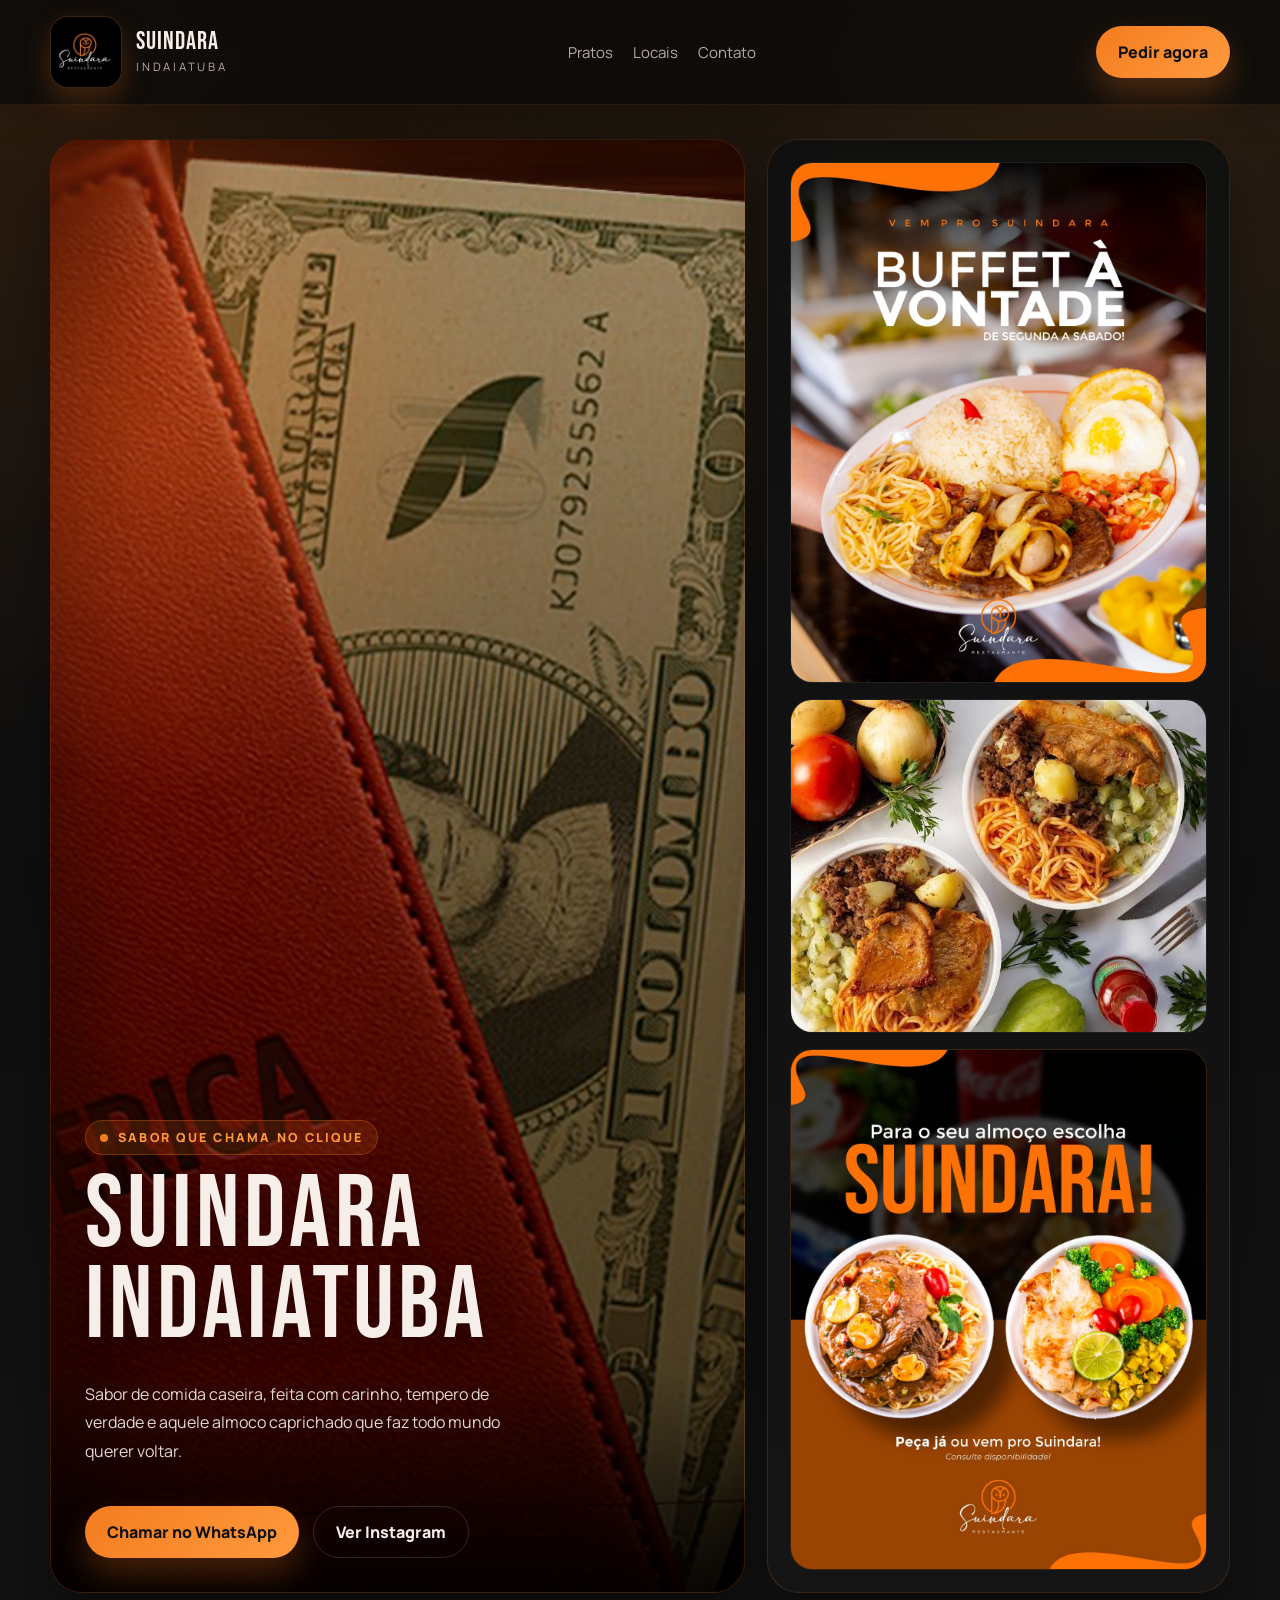
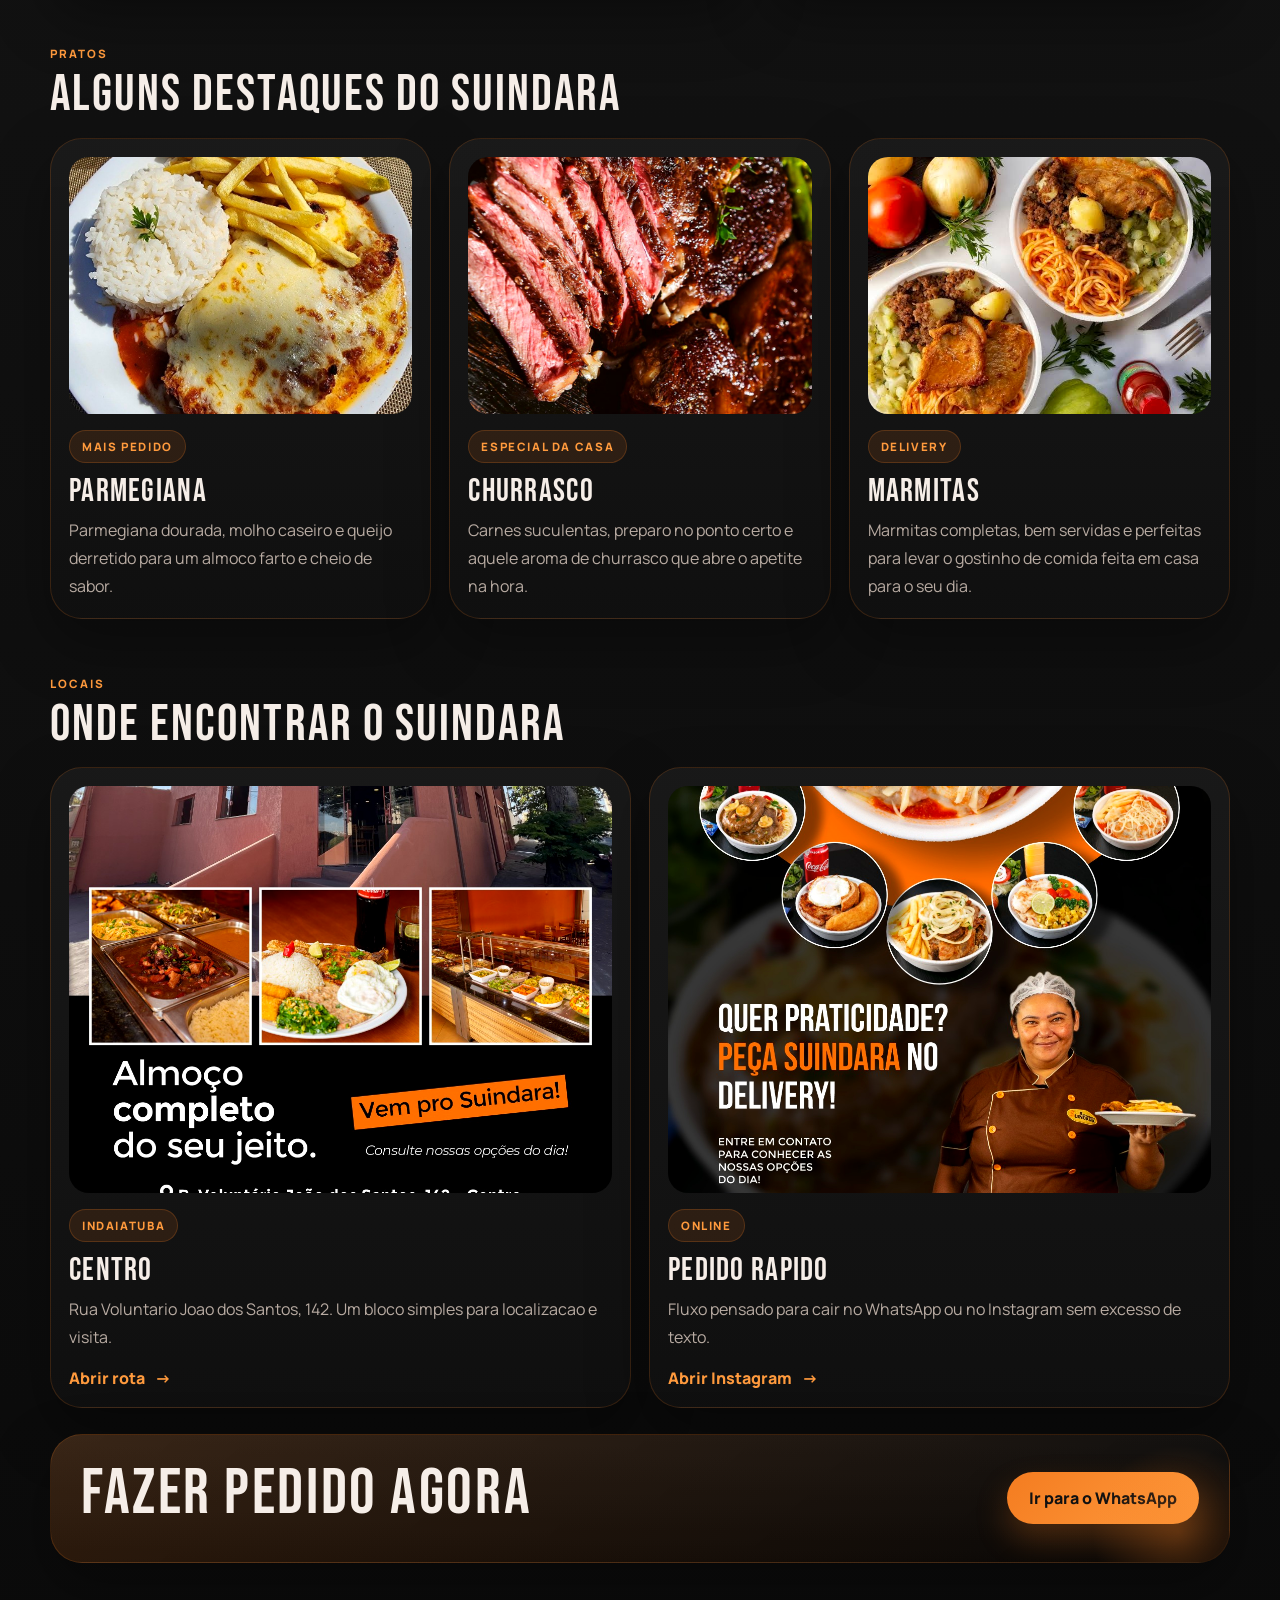
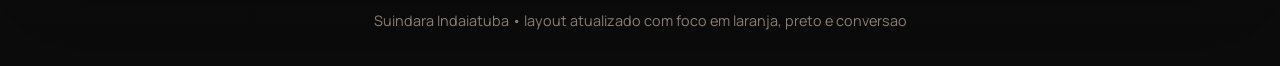
==== index.html @ cf94f0b4 "innitial commit" ====
<!DOCTYPE html>
<html lang="pt-BR">
<head>
  <meta charset="UTF-8">
  <meta name="viewport" content="width=device-width, initial-scale=1.0">
  <title>Suindara Indaiatuba</title>
  <meta name="description" content="Landing page do Suindara Indaiatuba com visual laranja e preto, pratos em destaque e contato rapido.">
  <link rel="preconnect" href="https://fonts.googleapis.com">
  <link rel="preconnect" href="https://fonts.gstatic.com" crossorigin>
  <link href="https://fonts.googleapis.com/css2?family=Bebas+Neue&family=Manrope:wght@400;500;700;800&display=swap" rel="stylesheet">
  <style>
    :root {
      --bg: #0f0f0f;
      --bg-soft: #161616;
      --panel: rgba(24, 24, 24, 0.92);
      --panel-strong: rgba(10, 10, 10, 0.95);
      --text: #f6eee8;
      --muted: #b8aba2;
      --orange: #f47c20;
      --orange-strong: #ff9a3d;
      --line: rgba(244, 124, 32, 0.18);
      --shadow: 0 24px 60px rgba(0, 0, 0, 0.35);
      --radius-xl: 32px;
      --radius-lg: 24px;
      --radius-md: 18px;
      --max: 1180px;
    }

    * {
      box-sizing: border-box;
    }

    html {
      scroll-behavior: smooth;
    }

    body {
      margin: 0;
      font-family: "Manrope", sans-serif;
      color: var(--text);
      background:
        radial-gradient(circle at top left, rgba(244, 124, 32, 0.16), transparent 22%),
        radial-gradient(circle at 85% 0%, rgba(255, 154, 61, 0.16), transparent 22%),
        linear-gradient(180deg, #090909 0%, #121212 45%, #0b0b0b 100%);
      min-height: 100vh;
    }

    body::before {
      content: "";
      position: fixed;
      inset: 0;
      pointer-events: none;
      background:
        linear-gradient(transparent 0, rgba(255, 255, 255, 0.02) 50%, transparent 100%);
      mix-blend-mode: screen;
      opacity: 0.45;
    }

    @keyframes fadeUp {
      from {
        opacity: 0;
        transform: translateY(28px);
      }
      to {
        opacity: 1;
        transform: translateY(0);
      }
    }

    @keyframes pulseGlow {
      0%,
      100% {
        box-shadow: 0 0 0 0 rgba(244, 124, 32, 0.18);
      }
      50% {
        box-shadow: 0 0 0 14px rgba(244, 124, 32, 0);
      }
    }

    a {
      color: inherit;
      text-decoration: none;
    }

    img {
      width: 100%;
      display: block;
    }

    .container {
      width: min(calc(100% - 28px), var(--max));
      margin: 0 auto;
    }

    .site-header {
      position: sticky;
      top: 0;
      z-index: 30;
      backdrop-filter: blur(14px);
      background: rgba(10, 10, 10, 0.78);
      border-bottom: 1px solid rgba(244, 124, 32, 0.12);
      box-shadow: 0 10px 30px rgba(0, 0, 0, 0.18);
    }

    .header-inner {
      display: flex;
      align-items: center;
      justify-content: space-between;
      gap: 18px;
      padding: 16px 0;
    }

    .brand {
      display: flex;
      align-items: center;
      gap: 14px;
    }

    .brand-mark {
      width: 72px;
      height: 72px;
      border-radius: 18px;
      overflow: hidden;
      background: #111;
      box-shadow: 0 12px 28px rgba(244, 124, 32, 0.22);
      border: 1px solid rgba(244, 124, 32, 0.18);
      transition: transform 0.35s ease, box-shadow 0.35s ease;
    }

    .brand-mark img {
      width: 100%;
      height: 100%;
      object-fit: cover;
    }

    .brand:hover .brand-mark {
      transform: translateY(-2px) scale(1.02);
      box-shadow: 0 16px 36px rgba(244, 124, 32, 0.28);
    }

    .brand-copy strong,
    .section-title,
    .hero-title,
    .card h3,
    .cta-strip h2 {
      font-family: "Bebas Neue", sans-serif;
      letter-spacing: 0.04em;
      font-weight: 400;
    }

    .brand-copy strong {
      display: block;
      font-size: 1.55rem;
      line-height: 1;
    }

    .brand-copy span {
      display: block;
      color: var(--muted);
      font-size: 0.72rem;
      letter-spacing: 0.24em;
      text-transform: uppercase;
      margin-top: 4px;
    }

    .nav {
      display: flex;
      align-items: center;
      gap: 20px;
      color: var(--muted);
      font-size: 0.94rem;
    }

    .nav a {
      transition: color 0.25s ease, opacity 0.25s ease;
    }

    .nav a:hover,
    .nav a:focus-visible {
      color: var(--orange-strong);
    }

    .header-button,
    .button {
      display: inline-flex;
      align-items: center;
      justify-content: center;
      min-height: 52px;
      padding: 0 22px;
      border-radius: 999px;
      font-weight: 800;
      transition: transform 0.25s ease, box-shadow 0.25s ease, background 0.25s ease;
    }

    .header-button:hover,
    .button:hover,
    .header-button:focus-visible,
    .button:focus-visible {
      transform: translateY(-2px);
    }

    .header-button,
    .button-primary {
      color: #111;
      background: linear-gradient(135deg, var(--orange), var(--orange-strong));
      box-shadow: 0 16px 32px rgba(244, 124, 32, 0.26);
      animation: pulseGlow 3.4s ease-in-out infinite;
    }

    .button-secondary {
      color: var(--text);
      background: transparent;
      border: 1px solid rgba(255, 255, 255, 0.14);
    }

    .hero {
      padding: 34px 0 22px;
    }

    .hero-grid {
      display: grid;
      grid-template-columns: minmax(0, 1.2fr) minmax(300px, 0.8fr);
      gap: 22px;
    }

    .hero-main,
    .hero-side,
    .card,
    .cta-strip {
      position: relative;
      overflow: hidden;
      border-radius: var(--radius-xl);
      background: var(--panel);
      border: 1px solid var(--line);
      box-shadow: var(--shadow);
      animation: fadeUp 0.8s ease both;
    }

    .hero-main {
      min-height: 620px;
      padding: 34px;
      display: flex;
      flex-direction: column;
      justify-content: flex-end;
      background:
        linear-gradient(180deg, rgba(0, 0, 0, 0.18), rgba(0, 0, 0, 0.74)),
        url("images/capa-site-2.jpg") center/cover no-repeat;
      isolation: isolate;
    }

    .hero-main::after {
      content: "";
      position: absolute;
      inset: auto 0 0 0;
      height: 220px;
      background: linear-gradient(180deg, transparent, rgba(0, 0, 0, 0.84));
      pointer-events: none;
    }

    .hero-main::before {
      content: "";
      position: absolute;
      inset: 0;
      background:
        radial-gradient(circle at 18% 20%, rgba(244, 124, 32, 0.28), transparent 28%),
        linear-gradient(120deg, rgba(244, 124, 32, 0.08), transparent 34%);
      pointer-events: none;
      z-index: 0;
    }

    .hero-main > * {
      position: relative;
      z-index: 1;
    }

    .eyebrow {
      display: inline-flex;
      width: fit-content;
      align-items: center;
      gap: 10px;
      padding: 8px 14px;
      border-radius: 999px;
      background: rgba(244, 124, 32, 0.14);
      border: 1px solid rgba(244, 124, 32, 0.3);
      color: var(--orange-strong);
      font-size: 0.78rem;
      font-weight: 800;
      text-transform: uppercase;
      letter-spacing: 0.18em;
    }

    .eyebrow::before {
      content: "";
      width: 8px;
      height: 8px;
      border-radius: 50%;
      background: var(--orange);
      box-shadow: 0 0 22px var(--orange);
    }

    .hero-title {
      margin: 16px 0 12px;
      font-size: clamp(3.8rem, 8vw, 7rem);
      line-height: 0.88;
      max-width: 8ch;
      text-wrap: balance;
      text-shadow: 0 12px 32px rgba(0, 0, 0, 0.36);
    }

    .hero-copy {
      max-width: 560px;
      color: rgba(246, 238, 232, 0.9);
      line-height: 1.8;
      font-size: 1rem;
      max-width: 44ch;
    }

    .hero-actions {
      display: flex;
      flex-wrap: wrap;
      gap: 14px;
      margin-top: 24px;
    }

    .hero-side {
      padding: 22px;
      display: grid;
      gap: 16px;
      background:
        linear-gradient(180deg, rgba(16, 16, 16, 0.96), rgba(21, 21, 21, 0.94));
    }

    .mini-card {
      border-radius: 22px;
      padding: 22px;
      background: rgba(255, 255, 255, 0.03);
      border: 1px solid rgba(255, 255, 255, 0.06);
      transition: transform 0.3s ease, border-color 0.3s ease, box-shadow 0.3s ease;
      overflow: hidden;
    }

    .mini-card:hover {
      transform: translateY(-4px);
      border-color: rgba(244, 124, 32, 0.28);
      box-shadow: 0 18px 40px rgba(0, 0, 0, 0.22);
    }

    .mini-card span,
    .section-kicker {
      display: inline-block;
      color: var(--orange-strong);
      text-transform: uppercase;
      letter-spacing: 0.18em;
      font-size: 0.72rem;
      font-weight: 800;
    }

    .mini-card h2 {
      margin: 10px 0 8px;
      font-size: 1.8rem;
      font-family: "Bebas Neue", sans-serif;
      font-weight: 400;
      letter-spacing: 0.04em;
    }

    .mini-card p,
    .section-copy,
    .card p {
      margin: 0;
      color: var(--muted);
      line-height: 1.75;
    }

    .mini-card-image {
      padding: 0;
      min-height: 220px;
      background: #111;
    }

    .mini-card-image img {
      height: 100%;
      object-fit: cover;
      transition: transform 0.6s ease;
    }

    .mini-card:hover img {
      transform: scale(1.03);
    }

    .whatsapp-card {
      min-height: 220px;
      padding: 0;
      background: #111;
      border-color: rgba(244, 124, 32, 0.18);
    }

    .whatsapp-card img {
      width: 100%;
      height: 100%;
      object-fit: cover;
      filter: none;
    }

    .section {
      padding: 26px 0;
    }

    .section-head {
      display: flex;
      flex-wrap: wrap;
      justify-content: space-between;
      align-items: end;
      gap: 14px;
      margin-bottom: 18px;
    }

    .section-title {
      margin: 8px 0 0;
      font-size: clamp(2.2rem, 4vw, 3.8rem);
      line-height: 0.95;
    }

    .cards-grid {
      display: grid;
      grid-template-columns: repeat(3, minmax(0, 1fr));
      gap: 18px;
    }

    .locations-grid {
      display: grid;
      grid-template-columns: repeat(2, minmax(0, 1fr));
      gap: 18px;
    }

    .card {
      padding: 18px;
      background:
        linear-gradient(180deg, rgba(26, 26, 26, 0.94), rgba(16, 16, 16, 0.96));
      transition: transform 0.45s cubic-bezier(.22, 1, .36, 1), border-color 0.45s ease, box-shadow 0.45s ease, background 0.45s ease;
    }

    .card:hover {
      transform: translateY(-10px) scale(1.01);
      border-color: rgba(244, 124, 32, 0.28);
      box-shadow: 0 34px 64px rgba(0, 0, 0, 0.34);
      background:
        linear-gradient(180deg, rgba(34, 24, 18, 0.98), rgba(16, 16, 16, 0.98));
    }

    .card::before {
      content: "";
      position: absolute;
      inset: 0;
      background:
        radial-gradient(circle at top left, rgba(244, 124, 32, 0.14), transparent 34%);
      opacity: 0;
      transition: opacity 0.45s ease;
      pointer-events: none;
    }

    .card:hover::before {
      opacity: 1;
    }

    .image-frame {
      aspect-ratio: 4 / 3;
      overflow: hidden;
      border-radius: 20px;
      margin-bottom: 16px;
      background: #111;
    }

    .image-frame img {
      height: 100%;
      object-fit: cover;
      transition: transform 0.65s cubic-bezier(.22, 1, .36, 1), filter 0.65s ease;
      filter: saturate(1.08) contrast(1.03);
    }

    .card:hover .image-frame img {
      transform: scale(1.09);
      filter: saturate(1.18) contrast(1.1) brightness(1.03);
    }

    .tag {
      display: inline-flex;
      padding: 8px 12px;
      border-radius: 999px;
      background: rgba(244, 124, 32, 0.12);
      color: var(--orange-strong);
      border: 1px solid rgba(244, 124, 32, 0.22);
      font-size: 0.72rem;
      font-weight: 800;
      text-transform: uppercase;
      letter-spacing: 0.14em;
    }

    .card h3 {
      margin: 14px 0 8px;
      font-size: 2rem;
      line-height: 0.95;
    }

    .card-link {
      display: inline-flex;
      align-items: center;
      gap: 10px;
      margin-top: 16px;
      color: var(--orange-strong);
      font-weight: 800;
    }

    .card-link::after {
      content: "->";
      transition: transform 0.4s cubic-bezier(.22, 1, .36, 1), letter-spacing 0.4s ease;
    }

    .card:hover .card-link::after {
      transform: translateX(8px);
    }

    .cta-strip {
      margin-top: 26px;
      padding: 30px;
      display: flex;
      flex-wrap: wrap;
      align-items: center;
      justify-content: space-between;
      gap: 18px;
      background:
        linear-gradient(135deg, rgba(244, 124, 32, 0.16), rgba(0, 0, 0, 0.3)),
        linear-gradient(180deg, rgba(22, 22, 22, 0.96), rgba(8, 8, 8, 0.96));
      animation-delay: 0.12s;
    }

    .cta-strip::before {
      content: "";
      position: absolute;
      inset: auto -40px -60px auto;
      width: 180px;
      height: 180px;
      border-radius: 50%;
      background: radial-gradient(circle, rgba(244, 124, 32, 0.26), transparent 68%);
    }

    .cta-strip h2 {
      margin: 0 0 8px;
      font-size: clamp(2.2rem, 5vw, 4rem);
      line-height: 0.92;
    }

    .cta-strip p {
      margin: 0;
      color: rgba(246, 238, 232, 0.82);
      line-height: 1.7;
      max-width: 560px;
    }

    .footer {
      padding: 22px 0 36px;
      color: #8f847d;
      text-align: center;
      font-size: 0.9rem;
    }

    @media (max-width: 980px) {
      .hero-grid,
      .cards-grid,
      .locations-grid {
        grid-template-columns: 1fr;
      }
    }

    @media (max-width: 760px) {
      .header-inner {
        flex-wrap: wrap;
      }

      .nav {
        width: 100%;
        order: 3;
        justify-content: flex-start;
        gap: 12px;
        overflow-x: auto;
        padding-bottom: 6px;
        scrollbar-width: none;
      }

      .nav::-webkit-scrollbar {
        display: none;
      }

      .nav a {
        flex: 0 0 auto;
        padding: 10px 14px;
        border-radius: 999px;
        background: rgba(255, 255, 255, 0.04);
      }

      .hero-main {
        min-height: 520px;
        padding: 24px;
      }

      .hero-side,
      .cta-strip {
        padding: 22px;
      }
    }

    @media (max-width: 560px) {
      .brand-mark {
        width: 60px;
        height: 60px;
      }

      .brand-copy strong {
        font-size: 1.35rem;
      }

      .hero-title {
        font-size: clamp(3rem, 17vw, 4.6rem);
      }

      .hero-copy,
      .card p,
      .section-copy {
        font-size: 0.95rem;
      }

      .card,
      .cta-strip {
        border-radius: 24px;
      }
    }

    @media (prefers-reduced-motion: reduce) {
      *,
      *::before,
      *::after {
        animation: none !important;
        transition: none !important;
        scroll-behavior: auto !important;
      }
    }

    @media (max-width: 560px) {
      .container {
        width: min(calc(100% - 20px), var(--max));
      }

      .header-button,
      .button {
        width: 100%;
      }

      .hero-actions {
        flex-direction: column;
      }
    }
  </style>
</head>
<body>
  <header class="site-header">
    <div class="container header-inner">
      <a class="brand" href="#top" aria-label="Suindara Indaiatuba">
        <div class="brand-mark">
          <img src="images/suindara-logo.jpg" alt="Logo Suindara">
        </div>
        <div class="brand-copy">
          <strong>Suindara</strong>
          <span>Indaiatuba</span>
        </div>
      </a>

      <nav class="nav" aria-label="Navegacao principal">
        <a href="#pratos">Pratos</a>
        <a href="#locais">Locais</a>
        <a href="#contato">Contato</a>
      </nav>

      <a class="header-button" href="https://api.whatsapp.com/send/?phone=5519999772427" target="_blank" rel="noreferrer">
        Pedir agora
      </a>
    </div>
  </header>

  <main id="top">
    <section class="hero">
      <div class="container hero-grid">
        <article class="hero-main">
          <span class="eyebrow">Sabor que chama no clique</span>
          <h1 class="hero-title">Suindara Indaiatuba</h1>
          <p class="hero-copy">
            Sabor de comida caseira, feita com carinho, tempero de verdade e aquele almoco caprichado
            que faz todo mundo querer voltar.
          </p>

          <div class="hero-actions">
            <a class="button button-primary" href="https://api.whatsapp.com/send/?phone=5519999772427" target="_blank" rel="noreferrer">
              Chamar no WhatsApp
            </a>
            <a class="button button-secondary" href="https://www.instagram.com/suindaraindaiatuba/" target="_blank" rel="noreferrer">
              Ver Instagram
            </a>
          </div>
        </article>

        <aside class="hero-side">
          <div class="mini-card mini-card-image">
            <img src="images/suindara-buffet.jpg" alt="Buffet a vontade do Suindara">
          </div>

          <div class="mini-card mini-card-image">
            <img src="images/suindara-marmita-card.jpg" alt="Marmitas do Suindara">
          </div>

          <div class="mini-card whatsapp-card" id="contato">
            <img src="images/suindara-whatsapp-card.jpg" alt="Card de pedido do Suindara">
          </div>
        </aside>
      </div>
    </section>

    <section class="section" id="pratos">
      <div class="container">
        <div class="section-head">
          <div>
            <span class="section-kicker">Pratos</span>
            <h2 class="section-title">Alguns destaques do Suindara</h2>
          </div>
        </div>

        <div class="cards-grid">
          <article class="card">
            <div class="image-frame">
              <img src="images/suindara-parmegiana.jpg" alt="Parmegiana do Suindara">
            </div>
            <span class="tag">Mais pedido</span>
            <h3>Parmegiana</h3>
            <p>Parmegiana dourada, molho caseiro e queijo derretido para um almoco farto e cheio de sabor.</p>
          </article>

          <article class="card">
            <div class="image-frame">
              <img src="images/suindara-churrasco.jpg" alt="Churrasco do Suindara">
            </div>
            <span class="tag">Especial da casa</span>
            <h3>Churrasco</h3>
            <p>Carnes suculentas, preparo no ponto certo e aquele aroma de churrasco que abre o apetite na hora.</p>
          </article>

          <article class="card">
            <div class="image-frame">
              <img src="images/suindara-marmita-card.jpg" alt="Marmita do Suindara">
            </div>
            <span class="tag">Delivery</span>
            <h3>Marmitas</h3>
            <p>Marmitas completas, bem servidas e perfeitas para levar o gostinho de comida feita em casa para o seu dia.</p>
          </article>
        </div>
      </div>
    </section>

    <section class="section" id="locais">
      <div class="container">
        <div class="section-head">
          <div>
            <span class="section-kicker">Locais</span>
            <h2 class="section-title">Onde encontrar o Suindara</h2>
          </div>
        </div>

        <div class="locations-grid">
          <article class="card">
            <div class="image-frame">
              <img src="images/suindara-localizacao-card.jpg" alt="Localizacao do Suindara em Indaiatuba">
            </div>
            <span class="tag">Indaiatuba</span>
            <h3>Centro</h3>
            <p>Rua Voluntario Joao dos Santos, 142. Um bloco simples para localizacao e visita.</p>
            <a class="card-link" href="https://www.waze.com/live-map/directions/brazil/state-of-sao-paulo/indaiatuba/suindara?to=place.ChIJUa7yEFKzyJQRNnlKcY6J_xE" target="_blank" rel="noreferrer">
              Abrir rota
            </a>
          </article>

          <article class="card">
            <div class="image-frame">
              <img src="images/suindara-pedido-rapido.jpg" alt="Pedido rapido do Suindara">
            </div>
            <span class="tag">Online</span>
            <h3>Pedido rapido</h3>
            <p>Fluxo pensado para cair no WhatsApp ou no Instagram sem excesso de texto.</p>
            <a class="card-link" href="https://www.instagram.com/suindaraindaiatuba/" target="_blank" rel="noreferrer">
              Abrir Instagram
            </a>
          </article>
        </div>

        <div class="cta-strip">
          <div>
            <h2>Fazer pedido agora</h2>
          </div>
          <a class="button button-primary" href="https://api.whatsapp.com/send/?phone=5519999772427" target="_blank" rel="noreferrer">
            Ir para o WhatsApp
          </a>
        </div>
      </div>
    </section>
  </main>

  <footer class="footer">
    <div class="container">
      Suindara Indaiatuba • layout atualizado com foco em laranja, preto e conversao
    </div>
  </footer>
</body>
</html>
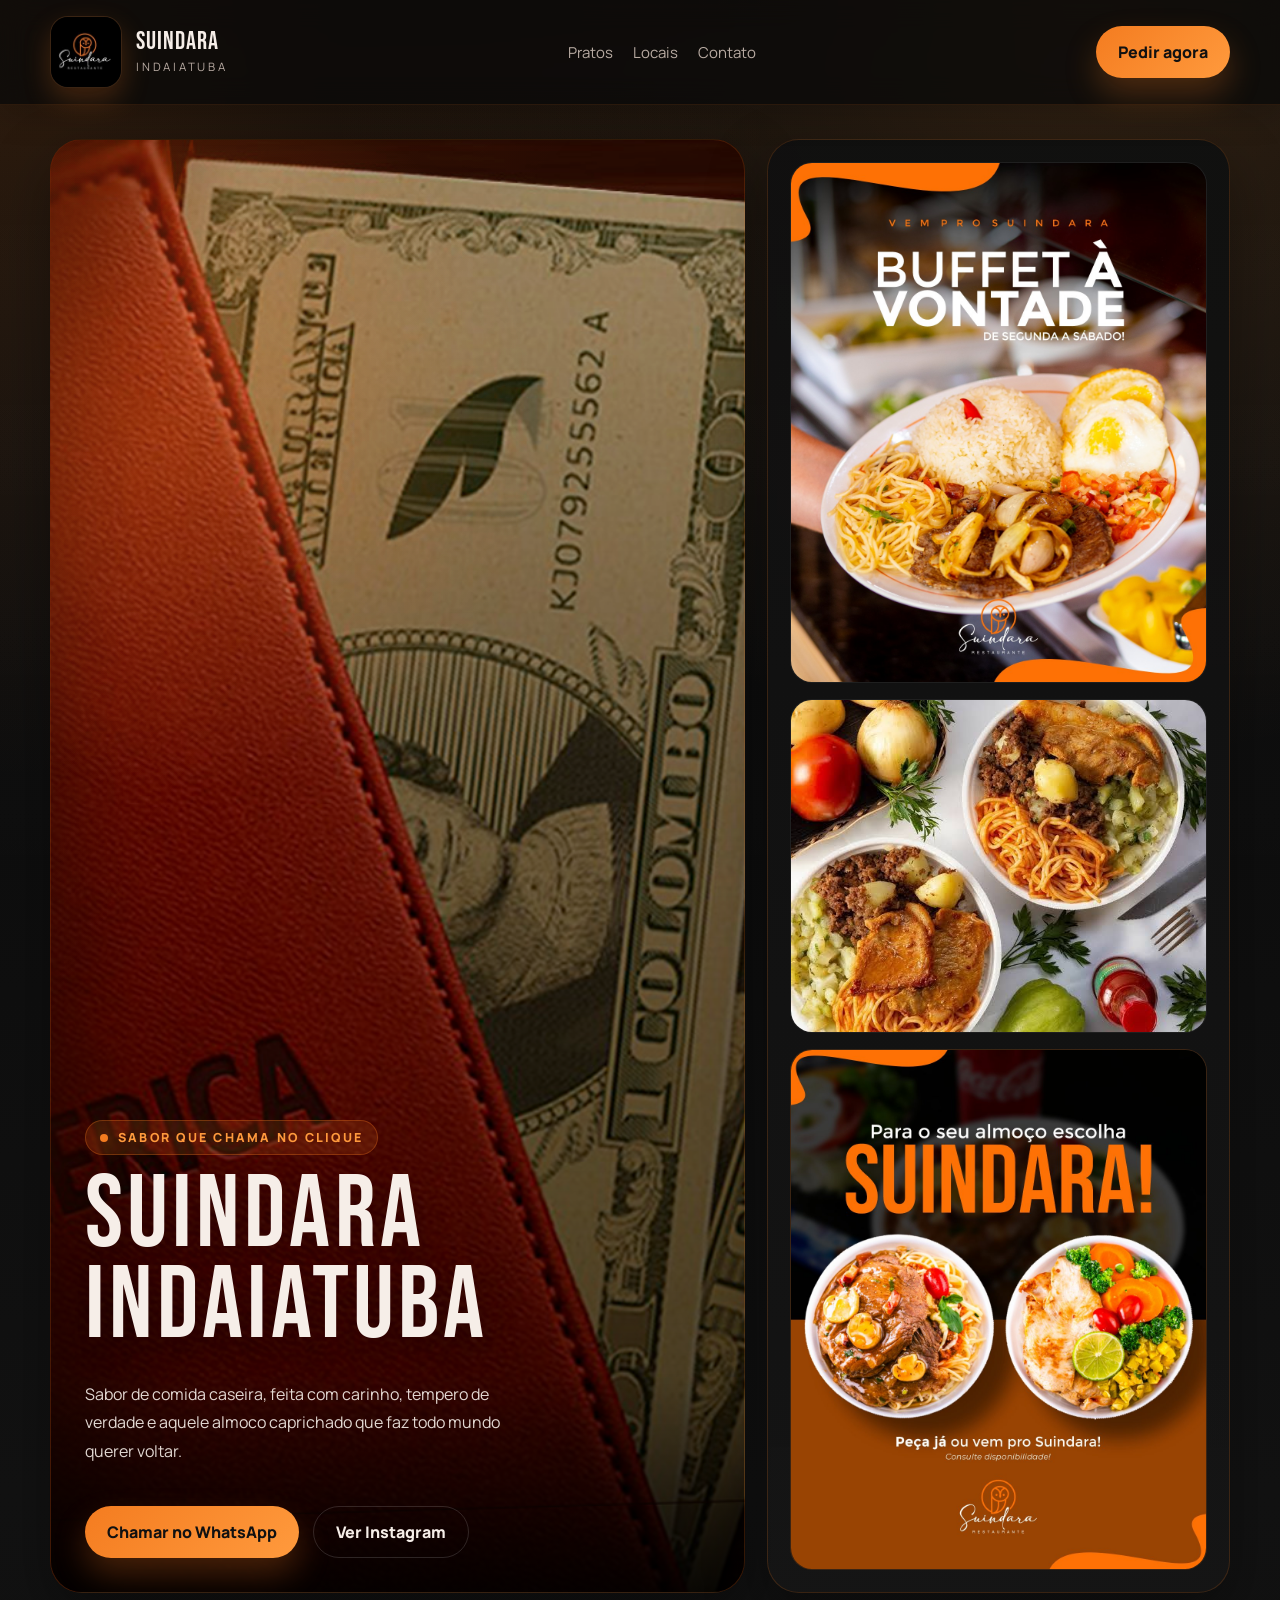
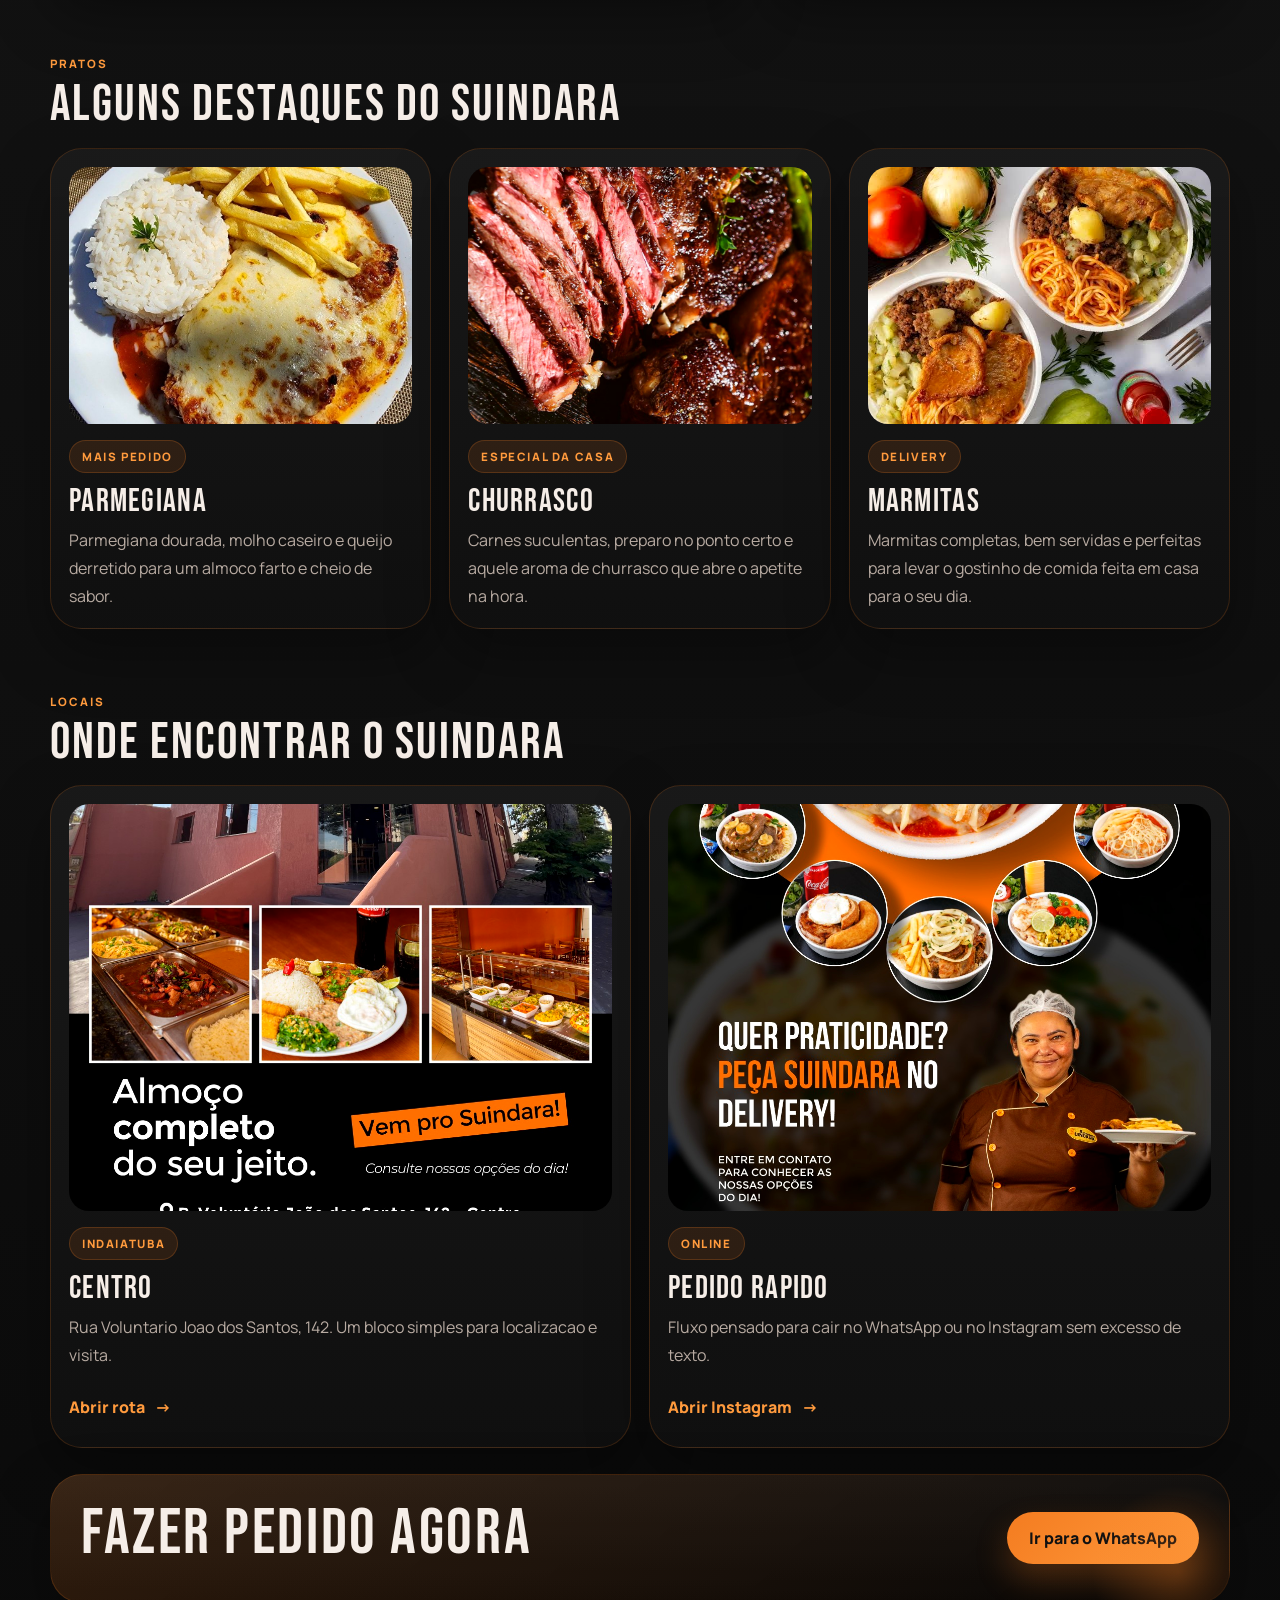
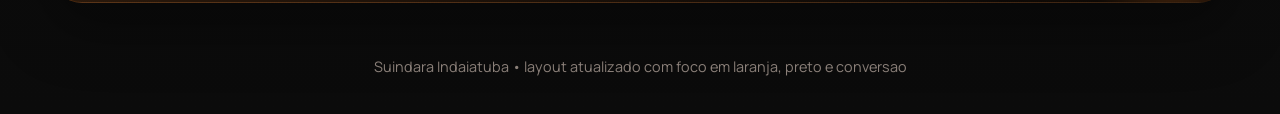
==== commit ca94c77b: "innitial commit" ====
--- a/index.html
+++ b/index.html
@@ -43,6 +43,8 @@
         radial-gradient(circle at 85% 0%, rgba(255, 154, 61, 0.16), transparent 22%),
         linear-gradient(180deg, #090909 0%, #121212 45%, #0b0b0b 100%);
       min-height: 100vh;
+      overflow-x: hidden;
+      -webkit-tap-highlight-color: transparent;
     }
 
     body::before {
@@ -82,9 +84,19 @@
       text-decoration: none;
     }
 
+    a:focus-visible,
+    button:focus-visible {
+      outline: 2px solid var(--orange-strong);
+      outline-offset: 3px;
+    }
+
     img {
       width: 100%;
       display: block;
+    }
+
+    section[id] {
+      scroll-margin-top: 108px;
     }
 
     .container {
@@ -108,6 +120,7 @@
       justify-content: space-between;
       gap: 18px;
       padding: 16px 0;
+      min-height: 88px;
     }
 
     .brand {
@@ -190,6 +203,7 @@
       border-radius: 999px;
       font-weight: 800;
       transition: transform 0.25s ease, box-shadow 0.25s ease, background 0.25s ease;
+      white-space: nowrap;
     }
 
     .header-button:hover,
@@ -214,13 +228,14 @@
     }
 
     .hero {
-      padding: 34px 0 22px;
+      padding: 34px 0 28px;
     }
 
     .hero-grid {
       display: grid;
       grid-template-columns: minmax(0, 1.2fr) minmax(300px, 0.8fr);
       gap: 22px;
+      align-items: stretch;
     }
 
     .hero-main,
@@ -237,14 +252,14 @@
     }
 
     .hero-main {
-      min-height: 620px;
+      min-height: clamp(540px, 72vh, 680px);
       padding: 34px;
       display: flex;
       flex-direction: column;
       justify-content: flex-end;
       background:
         linear-gradient(180deg, rgba(0, 0, 0, 0.18), rgba(0, 0, 0, 0.74)),
-        url("images/capa-site-2.jpg") center/cover no-repeat;
+        url("images/capa-site-2.jpg") center center/cover no-repeat;
       isolation: isolate;
     }
 
@@ -320,12 +335,14 @@
       flex-wrap: wrap;
       gap: 14px;
       margin-top: 24px;
+      align-items: center;
     }
 
     .hero-side {
       padding: 22px;
       display: grid;
       gap: 16px;
+      align-content: stretch;
       background:
         linear-gradient(180deg, rgba(16, 16, 16, 0.96), rgba(21, 21, 21, 0.94));
     }
@@ -378,6 +395,7 @@
     }
 
     .mini-card-image img {
+      width: 100%;
       height: 100%;
       object-fit: cover;
       transition: transform 0.6s ease;
@@ -398,11 +416,12 @@
       width: 100%;
       height: 100%;
       object-fit: cover;
+      object-position: center;
       filter: none;
     }
 
     .section {
-      padding: 26px 0;
+      padding: 30px 0;
     }
 
     .section-head {
@@ -508,6 +527,7 @@
       margin-top: 16px;
       color: var(--orange-strong);
       font-weight: 800;
+      min-height: 44px;
     }
 
     .card-link::after {
@@ -561,19 +581,28 @@
       color: #8f847d;
       text-align: center;
       font-size: 0.9rem;
+      line-height: 1.6;
     }
 
     @media (max-width: 980px) {
       .hero-grid,
-      .cards-grid,
       .locations-grid {
         grid-template-columns: 1fr;
+      }
+
+      .cards-grid {
+        grid-template-columns: repeat(2, minmax(0, 1fr));
+      }
+
+      .hero-side {
+        grid-template-columns: repeat(3, minmax(0, 1fr));
       }
     }
 
     @media (max-width: 760px) {
       .header-inner {
         flex-wrap: wrap;
+        min-height: unset;
       }
 
       .nav {
@@ -598,13 +627,26 @@
       }
 
       .hero-main {
-        min-height: 520px;
+        min-height: 500px;
         padding: 24px;
+        background-position: 62% center;
+      }
+
+      .hero-side {
+        grid-template-columns: 1fr;
       }
 
       .hero-side,
       .cta-strip {
         padding: 22px;
+      }
+
+      .cards-grid {
+        grid-template-columns: 1fr;
+      }
+
+      .section {
+        padding: 24px 0;
       }
     }
 
@@ -618,6 +660,11 @@
         font-size: 1.35rem;
       }
 
+      .brand-copy span {
+        font-size: 0.68rem;
+        letter-spacing: 0.16em;
+      }
+
       .hero-title {
         font-size: clamp(3rem, 17vw, 4.6rem);
       }
@@ -631,6 +678,14 @@
       .card,
       .cta-strip {
         border-radius: 24px;
+      }
+
+      .image-frame {
+        aspect-ratio: 1 / 1;
+      }
+
+      .section-head {
+        margin-bottom: 16px;
       }
     }
 
@@ -656,6 +711,29 @@
 
       .hero-actions {
         flex-direction: column;
+        align-items: stretch;
+      }
+
+      .hero-main,
+      .hero-side,
+      .card,
+      .cta-strip {
+        border-radius: 22px;
+      }
+
+      .hero-main {
+        min-height: 460px;
+        padding: 22px;
+      }
+
+      .cta-strip {
+        text-align: center;
+        justify-content: center;
+      }
+
+      .cta-strip > div {
+        display: grid;
+        gap: 10px;
       }
     }
   </style>
@@ -665,7 +743,7 @@
     <div class="container header-inner">
       <a class="brand" href="#top" aria-label="Suindara Indaiatuba">
         <div class="brand-mark">
-          <img src="images/suindara-logo.jpg" alt="Logo Suindara">
+          <img src="[data-uri]" alt="Logo Suindara" decoding="async">
         </div>
         <div class="brand-copy">
           <strong>Suindara</strong>
@@ -708,15 +786,15 @@
 
         <aside class="hero-side">
           <div class="mini-card mini-card-image">
-            <img src="images/suindara-buffet.jpg" alt="Buffet a vontade do Suindara">
+            <img src="images/suindara-buffet.jpg" alt="Buffet a vontade do Suindara" loading="lazy" decoding="async">
           </div>
 
           <div class="mini-card mini-card-image">
-            <img src="images/suindara-marmita-card.jpg" alt="Marmitas do Suindara">
+            <img src="images/suindara-marmita-card.jpg" alt="Marmitas do Suindara" loading="lazy" decoding="async">
           </div>
 
           <div class="mini-card whatsapp-card" id="contato">
-            <img src="images/suindara-whatsapp-card.jpg" alt="Card de pedido do Suindara">
+            <img src="images/suindara-whatsapp-card.jpg" alt="Card de pedido do Suindara" loading="lazy" decoding="async">
           </div>
         </aside>
       </div>
@@ -734,7 +812,7 @@
         <div class="cards-grid">
           <article class="card">
             <div class="image-frame">
-              <img src="images/suindara-parmegiana.jpg" alt="Parmegiana do Suindara">
+              <img src="images/suindara-parmegiana.jpg" alt="Parmegiana do Suindara" loading="lazy" decoding="async">
             </div>
             <span class="tag">Mais pedido</span>
             <h3>Parmegiana</h3>
@@ -743,7 +821,7 @@
 
           <article class="card">
             <div class="image-frame">
-              <img src="images/suindara-churrasco.jpg" alt="Churrasco do Suindara">
+              <img src="images/suindara-churrasco.jpg" alt="Churrasco do Suindara" loading="lazy" decoding="async">
             </div>
             <span class="tag">Especial da casa</span>
             <h3>Churrasco</h3>
@@ -752,7 +830,7 @@
 
           <article class="card">
             <div class="image-frame">
-              <img src="images/suindara-marmita-card.jpg" alt="Marmita do Suindara">
+              <img src="images/suindara-marmita-card.jpg" alt="Marmita do Suindara" loading="lazy" decoding="async">
             </div>
             <span class="tag">Delivery</span>
             <h3>Marmitas</h3>
@@ -774,7 +852,7 @@
         <div class="locations-grid">
           <article class="card">
             <div class="image-frame">
-              <img src="images/suindara-localizacao-card.jpg" alt="Localizacao do Suindara em Indaiatuba">
+              <img src="images/suindara-localizacao-card.jpg" alt="Localizacao do Suindara em Indaiatuba" loading="lazy" decoding="async">
             </div>
             <span class="tag">Indaiatuba</span>
             <h3>Centro</h3>
@@ -786,7 +864,7 @@
 
           <article class="card">
             <div class="image-frame">
-              <img src="images/suindara-pedido-rapido.jpg" alt="Pedido rapido do Suindara">
+              <img src="images/suindara-pedido-rapido.jpg" alt="Pedido rapido do Suindara" loading="lazy" decoding="async">
             </div>
             <span class="tag">Online</span>
             <h3>Pedido rapido</h3>
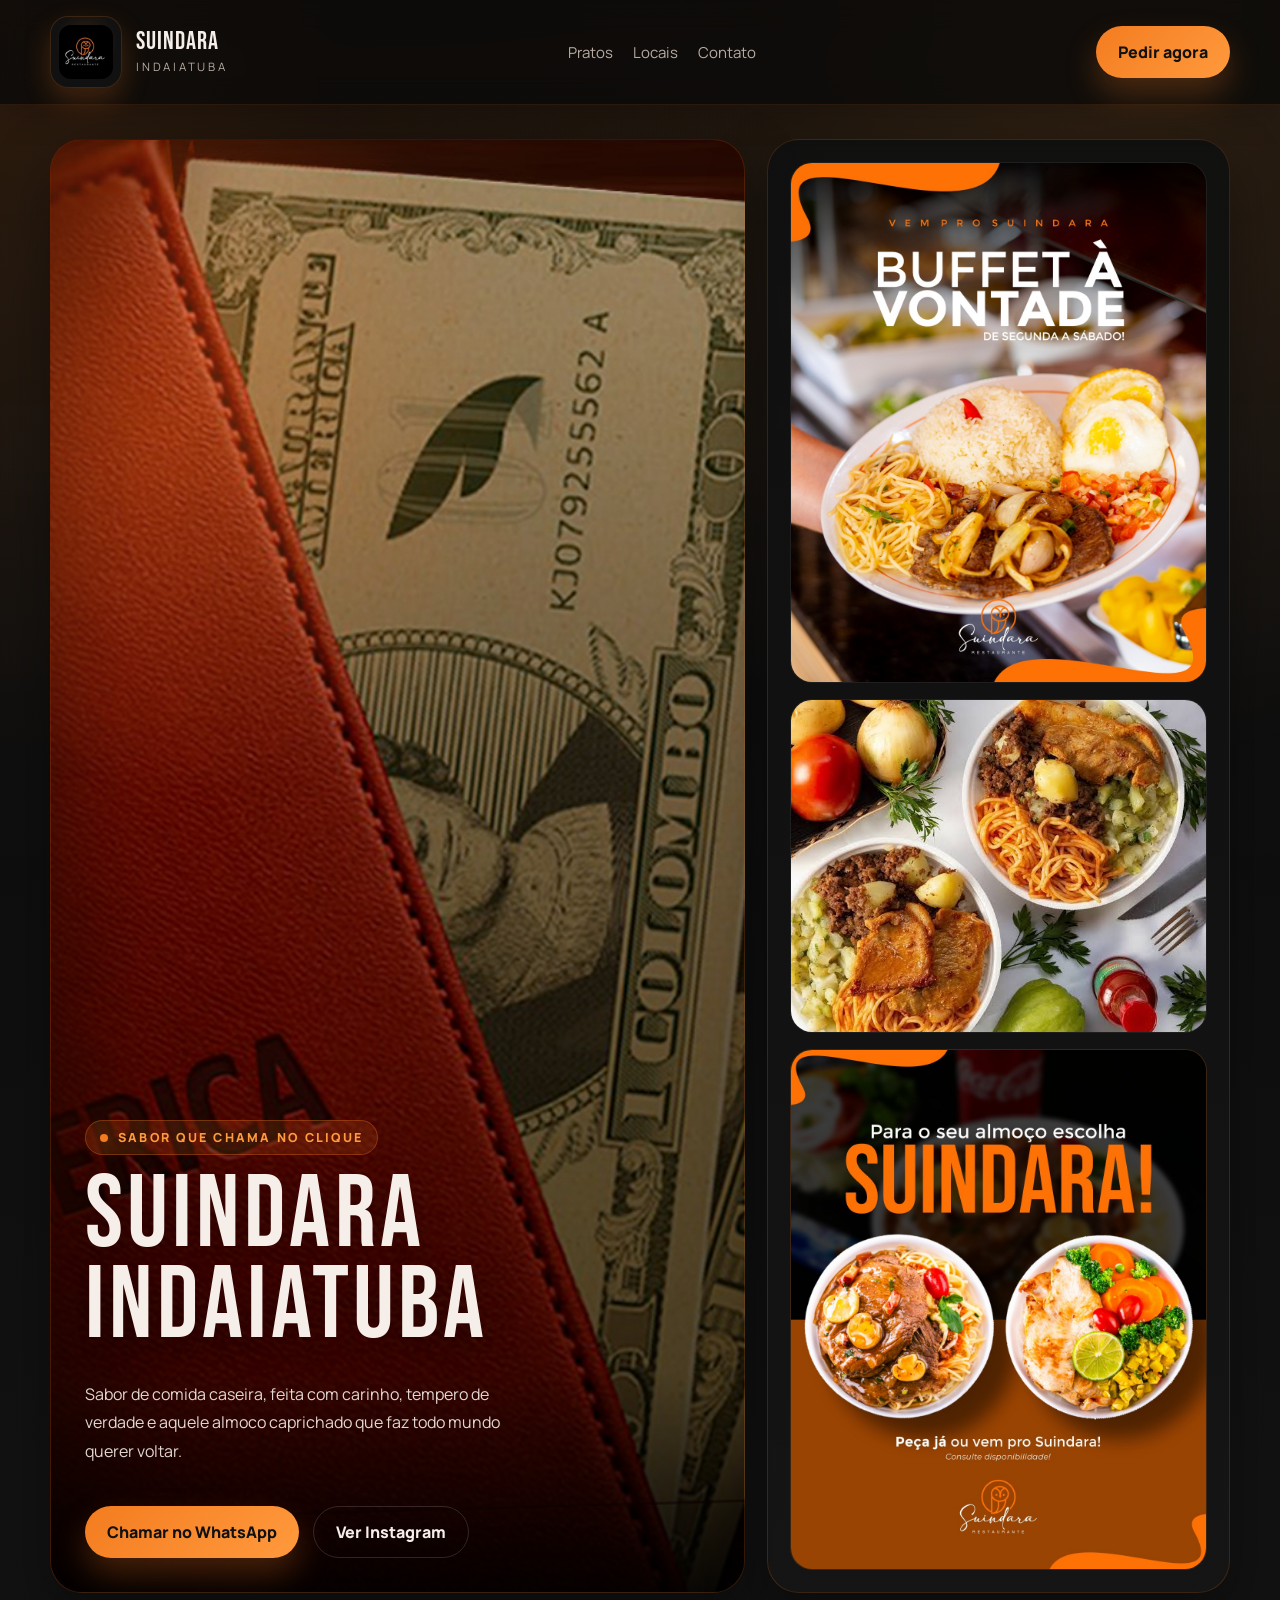
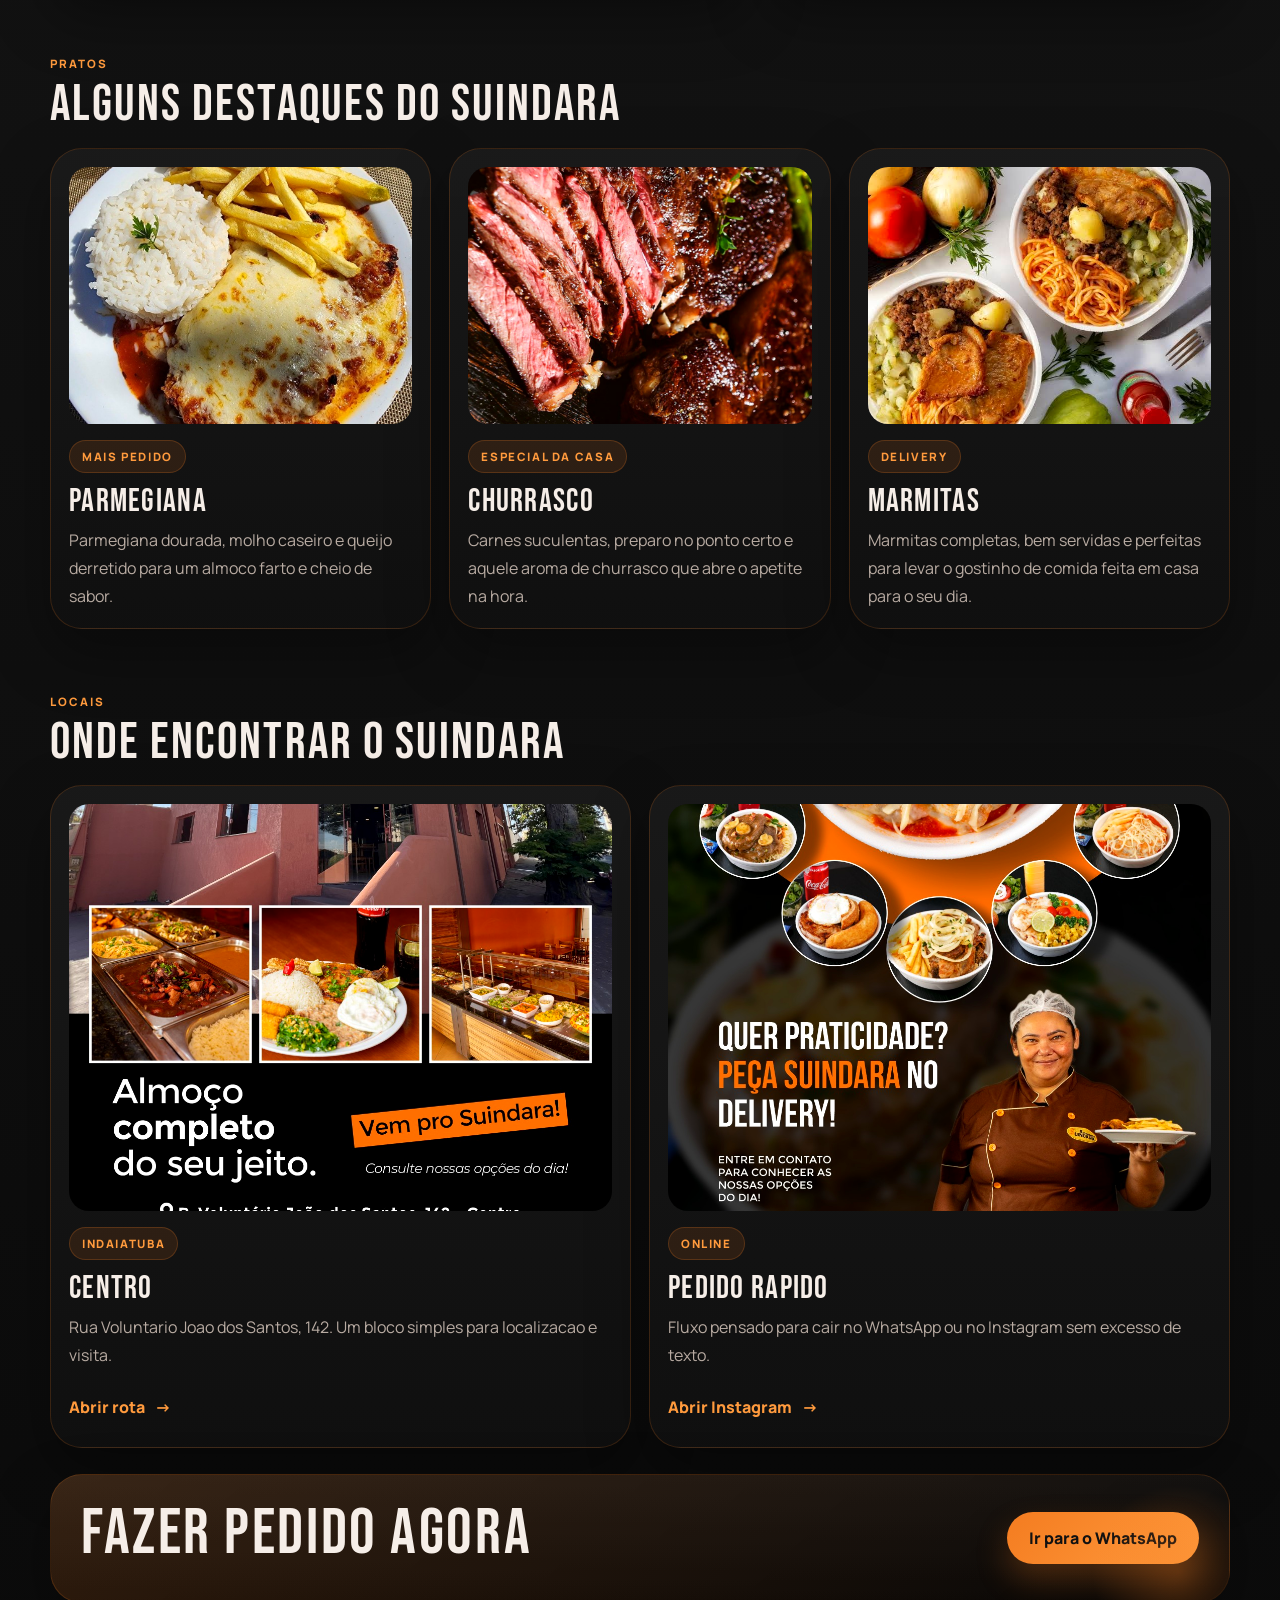
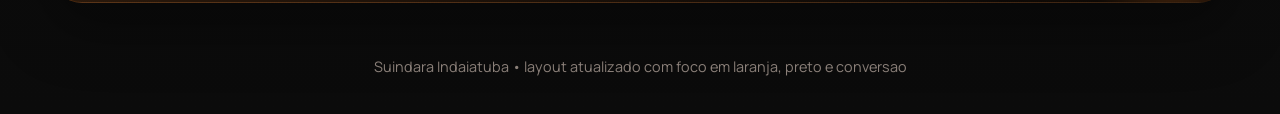
==== commit 91056811: "innitial commit" ====
--- a/index.html
+++ b/index.html
@@ -134,7 +134,10 @@
       height: 72px;
       border-radius: 18px;
       overflow: hidden;
-      background: #111;
+      padding: 8px;
+      background:
+        radial-gradient(circle at 50% 35%, rgba(244, 124, 32, 0.16), transparent 54%),
+        #111;
       box-shadow: 0 12px 28px rgba(244, 124, 32, 0.22);
       border: 1px solid rgba(244, 124, 32, 0.18);
       transition: transform 0.35s ease, box-shadow 0.35s ease;
@@ -143,7 +146,10 @@
     .brand-mark img {
       width: 100%;
       height: 100%;
-      object-fit: cover;
+      object-fit: contain;
+      object-position: center;
+      border-radius: 12px;
+      background: transparent;
     }
 
     .brand:hover .brand-mark {
@@ -654,6 +660,7 @@
       .brand-mark {
         width: 60px;
         height: 60px;
+        padding: 6px;
       }
 
       .brand-copy strong {
